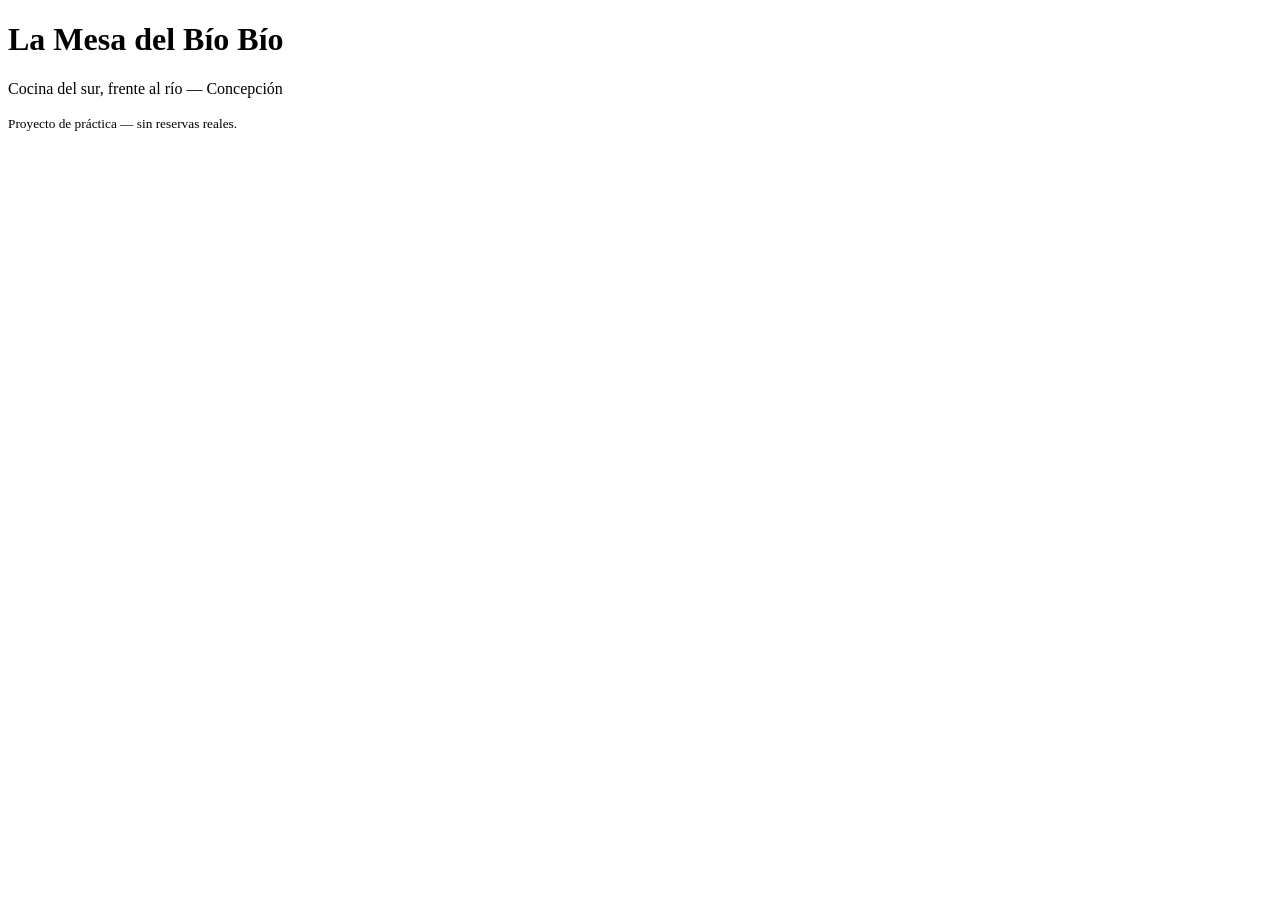
==== index.html @ 49d4f105 "Motor de reglas de negocio con suite de tests y configuración externa" ====
<!DOCTYPE html>
<html lang="es">
<head>
  <meta charset="UTF-8" />
  <meta name="viewport" content="width=device-width, initial-scale=1.0" />
  <title>La Mesa del Bío Bío — Reservas</title>
  <link rel="stylesheet" href="css/styles.css" />
</head>
<body>
  <header>
    <h1>La Mesa del Bío Bío</h1>
    <p>Cocina del sur, frente al río — Concepción</p>
  </header>

  <main>
    <!-- Fase de UI: aquí irá el formulario de reservas -->
  </main>

  <footer>
    <p><small>Proyecto de práctica — sin reservas reales.</small></p>
  </footer>

  <script src="js/fechas.js"></script>
  <script src="js/reglas.js"></script>
  <script src="js/storage.js"></script>
</body>
</html>
---- css/styles.css ----
/* css/styles.css — La Mesa del Bío Bío
   Fase actual: SOLO design tokens. Los estilos de componentes llegan
   con la interfaz.

   Dirección visual: restaurante acogedor y sobrio. Base crema cálida
   (mantel de lino), tinta café espresso en vez de negro puro, terracota
   de greda como acento principal y un verde salvia discreto para los
   estados positivos. Nada de colores eléctricos. */

:root {
  /* --- Color: superficies y texto --- */
  --color-fondo: #faf6ef;        /* crema lino: fondo general */
  --color-superficie: #ffffff;   /* tarjetas y paneles */
  --color-superficie-alt: #f1e9dc; /* paneles secundarios, filas alternas */
  --color-texto: #2b2118;        /* café espresso, casi negro cálido */
  --color-texto-suave: #6f6258;  /* texto secundario, ayudas */
  --color-borde: #ded3c2;        /* líneas y separadores */

  /* --- Color: identidad y semánticos --- */
  --color-acento: #b4552d;       /* terracota greda: acciones, marca */
  --color-acento-hover: #93431f; /* terracota oscurecida para hover */
  --color-exito: #5a7052;        /* salvia: reserva confirmada, test ok */
  --color-error: #9c3b25;        /* rojo teja: rechazos y fallas */
  --color-aviso: #a8852f;        /* ocre: advertencias suaves */

  /* --- Tipografía --- */
  --fuente-titulos: Georgia, 'Times New Roman', serif;
  --fuente-texto: system-ui, 'Segoe UI', sans-serif;
  --texto-base: clamp(1rem, 0.95rem + 0.25vw, 1.125rem);
  --texto-titulo: clamp(1.75rem, 1.2rem + 2.5vw, 3rem);
  --texto-chico: 0.875rem;

  /* --- Espaciado y forma --- */
  --espacio-1: 0.25rem;
  --espacio-2: 0.5rem;
  --espacio-3: 1rem;
  --espacio-4: 1.5rem;
  --espacio-5: 2.5rem;
  --espacio-seccion: clamp(3rem, 2rem + 4vw, 6rem);
  --radio: 6px;
  --radio-grande: 12px;
  --sombra-suave: 0 2px 12px rgba(43, 33, 24, 0.08);

  /* --- Movimiento --- */
  --duracion-rapida: 150ms;
  --duracion-normal: 300ms;
  --curva-salida: cubic-bezier(0.16, 1, 0.3, 1);
}
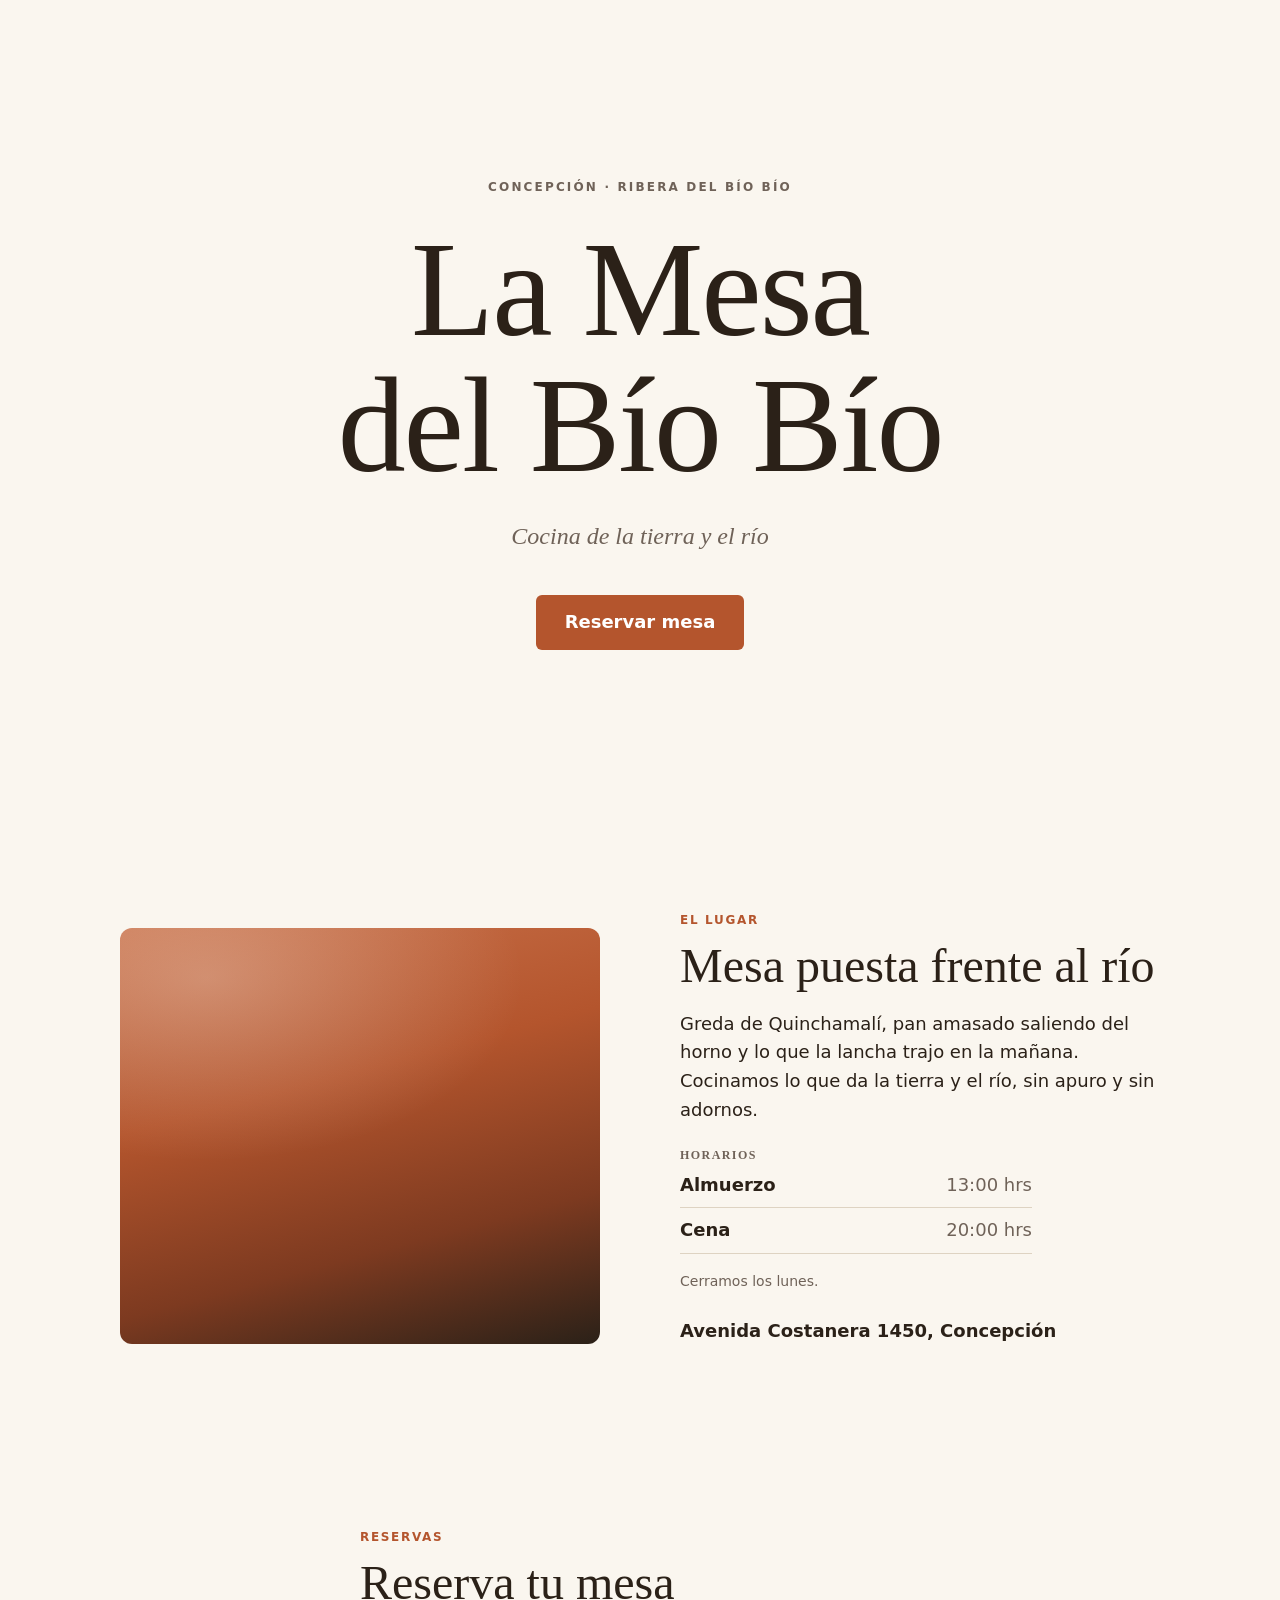
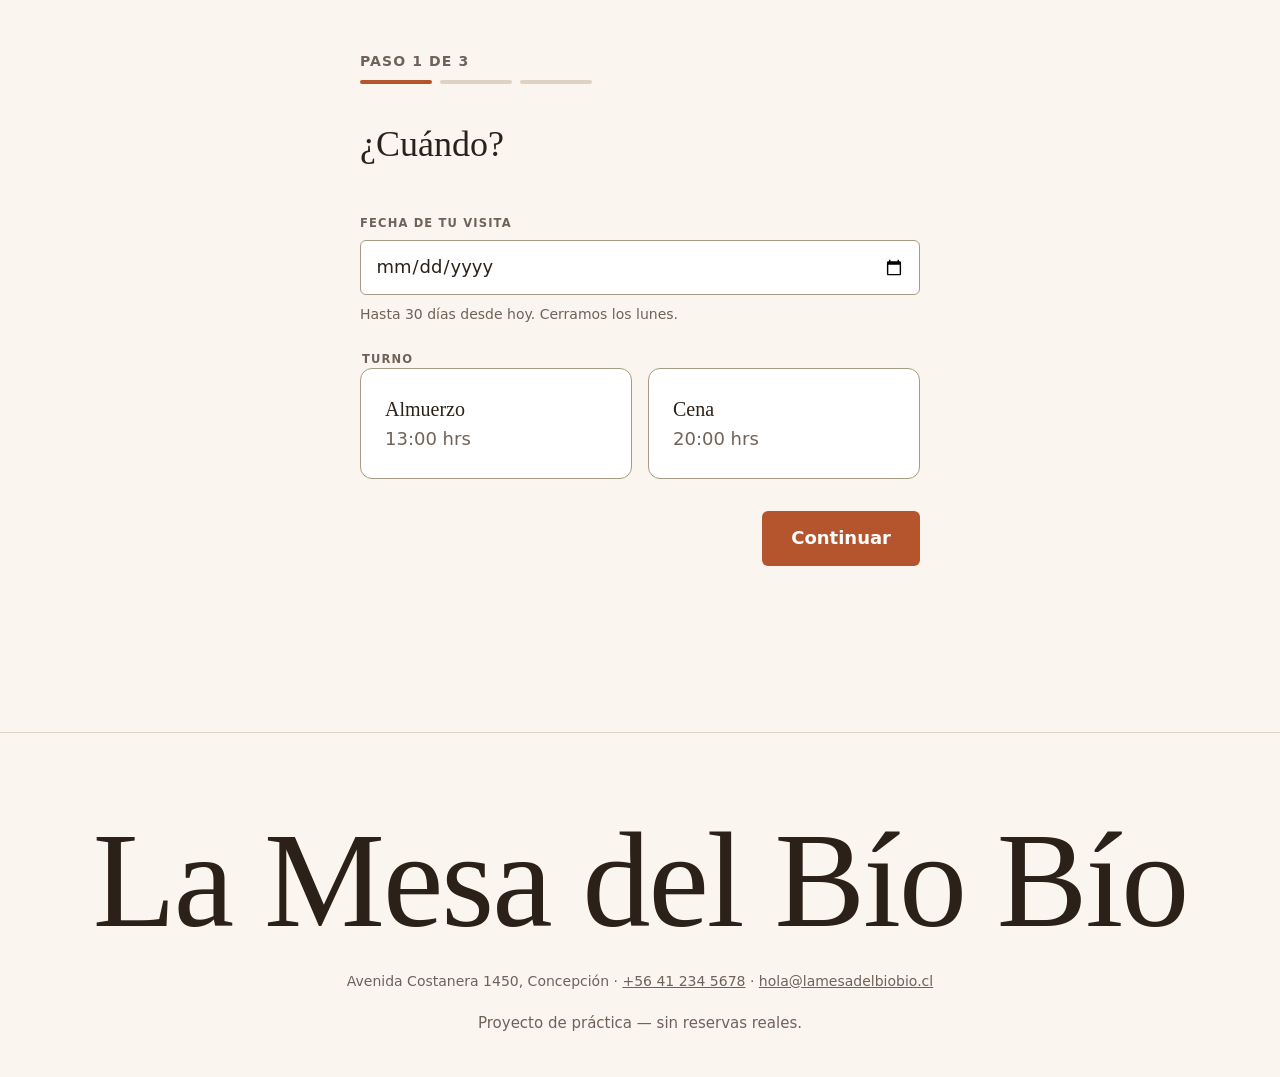
==== commit e18b103b: "Landing narrativa y wizard de reserva en 3 pasos con ticket de confirmación" ====
--- a/index.html
+++ b/index.html
@@ -4,24 +4,75 @@
   <meta charset="UTF-8" />
   <meta name="viewport" content="width=device-width, initial-scale=1.0" />
   <title>La Mesa del Bío Bío — Reservas</title>
+  <meta name="description" content="Cocina de la tierra y el río en Concepción. Reserva tu mesa en línea." />
   <link rel="stylesheet" href="css/styles.css" />
 </head>
 <body>
-  <header>
-    <h1>La Mesa del Bío Bío</h1>
-    <p>Cocina del sur, frente al río — Concepción</p>
+  <header class="hero">
+    <p class="hero-eyebrow">Concepción · Ribera del Bío Bío</p>
+    <h1 class="hero-nombre">La Mesa<br />del Bío&nbsp;Bío</h1>
+    <p class="hero-identidad">Cocina de la tierra y el río</p>
+    <a href="#reservar" class="boton boton--primario hero-cta">Reservar mesa</a>
   </header>
 
   <main>
-    <!-- Fase de UI: aquí irá el formulario de reservas -->
+    <section class="ambiente" aria-labelledby="ambiente-titulo">
+      <!-- Placeholder visual: reemplazar este div por una <img> de interior
+           cálido de restaurante (greda, madera, luz baja) con licencia libre
+           de Unsplash o Pexels. Recordar alt descriptivo, width/height
+           explícitos y loading="lazy" (está bajo el pliegue). -->
+      <div class="ambiente-visual" aria-hidden="true"></div>
+
+      <div class="ambiente-texto">
+        <p class="etiqueta-seccion">El lugar</p>
+        <h2 id="ambiente-titulo">Mesa puesta frente al río</h2>
+        <p>
+          Greda de Quinchamalí, pan amasado saliendo del horno y lo que
+          la lancha trajo en la mañana. Cocinamos lo que da la tierra y
+          el río, sin apuro y sin adornos.
+        </p>
+
+        <h3 class="horarios-titulo">Horarios</h3>
+        <dl id="horarios" class="horarios">
+          <!-- Render desde data/config.json (js/wizard.js) -->
+        </dl>
+        <p id="nota-cierre" class="nota-cierre"></p>
+
+        <p class="direccion">Avenida Costanera 1450, Concepción</p>
+      </div>
+    </section>
+
+    <section id="reservar" class="reservar" aria-labelledby="reservar-titulo">
+      <p class="etiqueta-seccion">Reservas</p>
+      <h2 id="reservar-titulo">Reserva tu mesa</h2>
+
+      <div id="wizard" class="wizard">
+        <noscript>
+          <p>
+            El formulario de reservas necesita JavaScript. También puedes
+            reservar llamando al <a href="tel:+56412345678">+56 41 234 5678</a>.
+          </p>
+        </noscript>
+      </div>
+    </section>
   </main>
 
-  <footer>
-    <p><small>Proyecto de práctica — sin reservas reales.</small></p>
+  <footer class="footer">
+    <p class="footer-nombre">La Mesa del Bío&nbsp;Bío</p>
+    <address class="footer-datos">
+      Avenida Costanera 1450, Concepción ·
+      <a href="tel:+56412345678">+56 41 234 5678</a> ·
+      <a href="mailto:hola@lamesadelbiobio.cl">hola@lamesadelbiobio.cl</a>
+    </address>
+    <p class="footer-nota"><small>Proyecto de práctica — sin reservas reales.</small></p>
   </footer>
 
+  <!-- fechas/reglas/storage son scripts clásicos: exponen funciones globales
+       puras. wizard.js es un módulo ES que las consume; por orden de carga
+       (los clásicos bloquean, el módulo se difiere) siempre las encuentra. -->
   <script src="js/fechas.js"></script>
   <script src="js/reglas.js"></script>
   <script src="js/storage.js"></script>
+  <script type="module" src="js/wizard.js"></script>
 </body>
 </html>
--- a/css/styles.css
+++ b/css/styles.css
@@ -1,11 +1,11 @@
 /* css/styles.css — La Mesa del Bío Bío
-   Fase actual: SOLO design tokens. Los estilos de componentes llegan
-   con la interfaz.
+   Design tokens + componentes de la interfaz (landing narrativa + wizard).
 
    Dirección visual: restaurante acogedor y sobrio. Base crema cálida
    (mantel de lino), tinta café espresso en vez de negro puro, terracota
    de greda como acento principal y un verde salvia discreto para los
-   estados positivos. Nada de colores eléctricos. */
+   estados positivos. Serif solo en títulos y el cierre del footer.
+   Mucho aire: --espacio-seccion manda el ritmo vertical. */
 
 :root {
   /* --- Color: superficies y texto --- */
@@ -14,20 +14,25 @@
   --color-superficie-alt: #f1e9dc; /* paneles secundarios, filas alternas */
   --color-texto: #2b2118;        /* café espresso, casi negro cálido */
   --color-texto-suave: #6f6258;  /* texto secundario, ayudas */
-  --color-borde: #ded3c2;        /* líneas y separadores */
+  --color-borde: #ded3c2;        /* líneas y separadores decorativos */
+  --color-borde-input: #a89a86;  /* bordes de campos: contraste >=3:1 sobre superficie blanca */
 
   /* --- Color: identidad y semánticos --- */
   --color-acento: #b4552d;       /* terracota greda: acciones, marca */
   --color-acento-hover: #93431f; /* terracota oscurecida para hover */
-  --color-exito: #5a7052;        /* salvia: reserva confirmada, test ok */
+  --color-acento-tinte: #f8efe7; /* terracota muy diluida: fondos seleccionados */
+  --color-exito: #5a7052;        /* salvia: reserva confirmada */
   --color-error: #9c3b25;        /* rojo teja: rechazos y fallas */
-  --color-aviso: #a8852f;        /* ocre: advertencias suaves */
+  --color-aviso: #a8852f;        /* ocre: SOLO como fondo de banner (texto espresso encima) */
+  --color-aviso-texto: #8a6c20;  /* ocre oscurecido cuando el aviso es texto sobre claro */
 
   /* --- Tipografía --- */
   --fuente-titulos: Georgia, 'Times New Roman', serif;
   --fuente-texto: system-ui, 'Segoe UI', sans-serif;
+  --fuente-mono: ui-monospace, 'Cascadia Mono', Consolas, 'Courier New', monospace;
   --texto-base: clamp(1rem, 0.95rem + 0.25vw, 1.125rem);
   --texto-titulo: clamp(1.75rem, 1.2rem + 2.5vw, 3rem);
+  --texto-gigante: clamp(3.25rem, 1.5rem + 9vw, 8.5rem);
   --texto-chico: 0.875rem;
 
   /* --- Espaciado y forma --- */
@@ -40,9 +45,781 @@
   --radio: 6px;
   --radio-grande: 12px;
   --sombra-suave: 0 2px 12px rgba(43, 33, 24, 0.08);
+  --ancho-lectura: 38rem;
 
   /* --- Movimiento --- */
   --duracion-rapida: 150ms;
   --duracion-normal: 300ms;
   --curva-salida: cubic-bezier(0.16, 1, 0.3, 1);
 }
+
+/* ============================================================
+   Base
+   ============================================================ */
+
+*,
+*::before,
+*::after {
+  box-sizing: border-box;
+}
+
+html {
+  scroll-behavior: smooth;
+}
+
+body {
+  margin: 0;
+  background: var(--color-fondo);
+  color: var(--color-texto);
+  font-family: var(--fuente-texto);
+  font-size: var(--texto-base);
+  line-height: 1.6;
+}
+
+h1,
+h2,
+h3 {
+  font-family: var(--fuente-titulos);
+  line-height: 1.15;
+  margin: 0 0 var(--espacio-3);
+}
+
+p {
+  margin: 0 0 var(--espacio-3);
+}
+
+a {
+  color: var(--color-acento);
+}
+
+:focus-visible {
+  outline: 3px solid var(--color-acento);
+  outline-offset: 2px;
+}
+
+/* Solo lectores de pantalla */
+.sr-only {
+  position: absolute;
+  width: 1px;
+  height: 1px;
+  padding: 0;
+  margin: -1px;
+  overflow: hidden;
+  clip-path: inset(50%);
+  white-space: nowrap;
+  border: 0;
+}
+
+/* Pequeña etiqueta sobre los títulos de sección */
+.etiqueta-seccion {
+  font-size: 0.75rem;
+  font-weight: 700;
+  text-transform: uppercase;
+  letter-spacing: 0.14em;
+  color: var(--color-acento);
+  margin: 0 0 var(--espacio-2);
+}
+
+/* ============================================================
+   Botones
+   ============================================================ */
+
+.boton {
+  display: inline-flex;
+  align-items: center;
+  justify-content: center;
+  gap: var(--espacio-2);
+  font: inherit;
+  font-weight: 600;
+  text-decoration: none;
+  border-radius: var(--radio);
+  padding: 0.75rem 1.75rem;
+  cursor: pointer;
+  border: 1.5px solid transparent;
+  transition:
+    background-color var(--duracion-rapida) var(--curva-salida),
+    border-color var(--duracion-rapida) var(--curva-salida),
+    transform var(--duracion-rapida) var(--curva-salida);
+}
+
+.boton:active {
+  transform: translateY(1px);
+}
+
+.boton--primario {
+  background: var(--color-acento);
+  color: #ffffff;
+}
+
+.boton--primario:hover {
+  background: var(--color-acento-hover);
+}
+
+.boton--secundario {
+  background: transparent;
+  color: var(--color-texto);
+  border-color: var(--color-borde-input);
+}
+
+.boton--secundario:hover {
+  border-color: var(--color-texto);
+}
+
+/* ============================================================
+   Hero
+   ============================================================ */
+
+.hero {
+  min-height: 92svh;
+  display: grid;
+  place-content: center;
+  justify-items: center;
+  text-align: center;
+  padding: var(--espacio-seccion) var(--espacio-4);
+}
+
+.hero-eyebrow {
+  font-size: 0.75rem;
+  font-weight: 700;
+  text-transform: uppercase;
+  letter-spacing: 0.18em;
+  color: var(--color-texto-suave);
+  margin: 0 0 var(--espacio-4);
+}
+
+.hero-nombre {
+  font-size: var(--texto-gigante);
+  font-weight: 400;
+  letter-spacing: -0.015em;
+  line-height: 1;
+  margin: 0;
+  text-wrap: balance;
+}
+
+.hero-identidad {
+  font-family: var(--fuente-titulos);
+  font-style: italic;
+  font-size: clamp(1.125rem, 1rem + 0.8vw, 1.5rem);
+  color: var(--color-texto-suave);
+  margin: var(--espacio-4) 0 0;
+}
+
+.hero-cta {
+  margin-top: var(--espacio-5);
+}
+
+/* ============================================================
+   Sección ambiente (layout partido editorial)
+   ============================================================ */
+
+.ambiente {
+  max-width: 68rem;
+  margin: 0 auto;
+  padding: var(--espacio-seccion) var(--espacio-4);
+  display: grid;
+  gap: var(--espacio-5);
+}
+
+.ambiente-visual {
+  min-height: 18rem;
+  border-radius: var(--radio-grande);
+  /* Placeholder con la paleta: greda al fuego que se apaga en espresso. */
+  background:
+    radial-gradient(120% 80% at 18% 12%, rgba(250, 246, 239, 0.28), transparent 55%),
+    linear-gradient(165deg, #c9714a 0%, #b4552d 38%, #7d3a20 72%, #2b2118 100%);
+}
+
+.ambiente-texto h2 {
+  font-size: var(--texto-titulo);
+  font-weight: 400;
+}
+
+.horarios-titulo {
+  font-size: 0.75rem;
+  font-weight: 700;
+  text-transform: uppercase;
+  letter-spacing: 0.12em;
+  color: var(--color-texto-suave);
+  margin: var(--espacio-4) 0 var(--espacio-2);
+}
+
+.horarios {
+  margin: 0;
+  display: grid;
+  gap: var(--espacio-2);
+  max-width: 22rem;
+}
+
+.horario-fila {
+  display: flex;
+  justify-content: space-between;
+  gap: var(--espacio-3);
+  border-bottom: 1px solid var(--color-borde);
+  padding-bottom: var(--espacio-2);
+}
+
+.horario-fila dt {
+  font-weight: 600;
+}
+
+.horario-fila dd {
+  margin: 0;
+  color: var(--color-texto-suave);
+  font-variant-numeric: tabular-nums;
+}
+
+.nota-cierre {
+  font-size: var(--texto-chico);
+  color: var(--color-texto-suave);
+  margin-top: var(--espacio-3);
+}
+
+.direccion {
+  margin-top: var(--espacio-4);
+  font-weight: 600;
+}
+
+@media (min-width: 800px) {
+  .ambiente {
+    grid-template-columns: 1fr 1fr;
+    align-items: center;
+    gap: clamp(2.5rem, 2rem + 4vw, 5rem);
+  }
+
+  .ambiente-visual {
+    min-height: 26rem;
+  }
+}
+
+/* ============================================================
+   Sección reservar + wizard
+   ============================================================ */
+
+.reservar {
+  max-width: var(--ancho-lectura);
+  margin: 0 auto;
+  padding: var(--espacio-seccion) var(--espacio-4);
+  scroll-margin-top: var(--espacio-5);
+}
+
+.reservar > h2 {
+  font-size: var(--texto-titulo);
+  font-weight: 400;
+}
+
+.wizard {
+  margin-top: var(--espacio-5);
+}
+
+/* --- Indicador de progreso --- */
+
+.progreso {
+  margin-bottom: var(--espacio-5);
+}
+
+.progreso-texto {
+  font-size: var(--texto-chico);
+  font-weight: 600;
+  text-transform: uppercase;
+  letter-spacing: 0.08em;
+  color: var(--color-texto-suave);
+  margin: 0 0 var(--espacio-2);
+}
+
+.progreso-segmentos {
+  list-style: none;
+  display: flex;
+  gap: var(--espacio-2);
+  margin: 0;
+  padding: 0;
+}
+
+.progreso-segmentos li {
+  height: 4px;
+  flex: 1;
+  max-width: 4.5rem;
+  border-radius: 999px;
+  background: var(--color-borde);
+  transition: background-color var(--duracion-normal) var(--curva-salida);
+}
+
+.progreso-segmentos li.completado {
+  background: var(--color-acento);
+  opacity: 0.45;
+}
+
+.progreso-segmentos li.activo {
+  background: var(--color-acento);
+}
+
+/* --- Pasos --- */
+
+.paso-titulo {
+  font-size: clamp(1.6rem, 1.2rem + 2vw, 2.25rem);
+  font-weight: 400;
+  margin: 0 0 var(--espacio-4);
+}
+
+/* El título recibe foco programático al cambiar de paso; no es
+   interactivo, así que no necesita anillo visual. */
+.paso-titulo:focus {
+  outline: none;
+}
+
+.formulario-paso {
+  display: grid;
+  gap: var(--espacio-4);
+}
+
+.campo {
+  display: grid;
+  gap: var(--espacio-2);
+}
+
+.campo-etiqueta {
+  font-size: 0.72rem;
+  font-weight: 700;
+  text-transform: uppercase;
+  letter-spacing: 0.1em;
+  color: var(--color-texto-suave);
+}
+
+.campo-ayuda {
+  font-size: var(--texto-chico);
+  color: var(--color-texto-suave);
+}
+
+input[type='date'],
+input[type='text'],
+input[type='tel'] {
+  font: inherit;
+  color: var(--color-texto);
+  background: var(--color-superficie);
+  border: 1.5px solid var(--color-borde-input);
+  border-radius: var(--radio);
+  padding: 0.7rem 0.9rem;
+  width: 100%;
+}
+
+input:focus-visible {
+  border-color: var(--color-acento);
+  outline: 3px solid var(--color-acento);
+  outline-offset: 1px;
+}
+
+/* --- Radio cards (turnos) --- */
+
+.radio-cards {
+  display: grid;
+  gap: var(--espacio-3);
+}
+
+@media (min-width: 480px) {
+  .radio-cards {
+    grid-template-columns: 1fr 1fr;
+  }
+}
+
+.radio-card {
+  position: relative;
+  display: block;
+  background: var(--color-superficie);
+  border: 1.5px solid var(--color-borde-input);
+  border-radius: var(--radio-grande);
+  padding: var(--espacio-4);
+  cursor: pointer;
+  transition:
+    border-color var(--duracion-rapida) var(--curva-salida),
+    background-color var(--duracion-rapida) var(--curva-salida),
+    box-shadow var(--duracion-rapida) var(--curva-salida);
+}
+
+.radio-card input {
+  position: absolute;
+  opacity: 0;
+  width: 1px;
+  height: 1px;
+}
+
+.radio-card:hover {
+  border-color: var(--color-acento);
+}
+
+/* Seleccionada: borde + fondo + icono check (nunca solo color). */
+.radio-card:has(input:checked) {
+  border-color: var(--color-acento);
+  box-shadow: inset 0 0 0 1px var(--color-acento);
+  background: var(--color-acento-tinte);
+}
+
+.radio-card:has(input:focus-visible) {
+  outline: 3px solid var(--color-acento);
+  outline-offset: 2px;
+}
+
+.radio-card-titulo {
+  display: block;
+  font-family: var(--fuente-titulos);
+  font-size: 1.25rem;
+}
+
+.radio-card-hora {
+  color: var(--color-texto-suave);
+  font-variant-numeric: tabular-nums;
+}
+
+.radio-card-check {
+  position: absolute;
+  top: var(--espacio-3);
+  right: var(--espacio-3);
+  width: 1.4rem;
+  height: 1.4rem;
+  color: var(--color-acento);
+  opacity: 0;
+  transform: scale(0.6);
+  transition:
+    opacity var(--duracion-rapida) var(--curva-salida),
+    transform var(--duracion-rapida) var(--curva-salida);
+}
+
+.radio-card:has(input:checked) .radio-card-check {
+  opacity: 1;
+  transform: none;
+}
+
+/* --- Stepper de personas --- */
+
+.stepper {
+  display: flex;
+  align-items: center;
+  justify-content: center;
+  gap: var(--espacio-4);
+  padding: var(--espacio-3) 0;
+}
+
+.stepper-btn {
+  width: 3.25rem;
+  height: 3.25rem;
+  border-radius: 50%;
+  border: 1.5px solid var(--color-borde-input);
+  background: var(--color-superficie);
+  color: var(--color-texto);
+  font-size: 1.6rem;
+  line-height: 1;
+  display: grid;
+  place-items: center;
+  cursor: pointer;
+  transition:
+    border-color var(--duracion-rapida) var(--curva-salida),
+    color var(--duracion-rapida) var(--curva-salida);
+}
+
+.stepper-btn:hover:not(:disabled) {
+  border-color: var(--color-acento);
+  color: var(--color-acento);
+}
+
+.stepper-btn:disabled {
+  opacity: 0.35;
+  cursor: not-allowed;
+}
+
+.stepper-valor {
+  min-width: 9rem;
+  display: grid;
+  justify-items: center;
+  text-align: center;
+  font-family: var(--fuente-titulos);
+  font-size: 2.6rem;
+  line-height: 1.1;
+}
+
+.stepper-unidad {
+  font-family: var(--fuente-texto);
+  font-size: 0.72rem;
+  font-weight: 700;
+  text-transform: uppercase;
+  letter-spacing: 0.12em;
+  color: var(--color-texto-suave);
+}
+
+/* --- Banners de error / aviso (siempre icono + texto) --- */
+
+.banner {
+  display: flex;
+  flex-wrap: wrap;
+  align-items: flex-start;
+  gap: var(--espacio-3);
+  padding: var(--espacio-3) var(--espacio-4);
+  border-radius: var(--radio);
+}
+
+.banner p {
+  margin: 0;
+  flex: 1 1 14rem;
+}
+
+.banner-icono {
+  width: 1.35rem;
+  height: 1.35rem;
+  flex: none;
+  margin-top: 0.15rem;
+}
+
+.banner--error {
+  background: #f6e8e2;
+  border-left: 4px solid var(--color-error);
+}
+
+.banner--error .banner-icono {
+  color: var(--color-error);
+}
+
+/* Aviso: ocre como FONDO lleva texto espresso encima (ajuste aprobado). */
+.banner--aviso {
+  background: var(--color-aviso);
+  color: var(--color-texto);
+  border-left: 4px solid var(--color-aviso-texto);
+}
+
+.banner-accion {
+  font: inherit;
+  font-size: var(--texto-chico);
+  font-weight: 600;
+  color: inherit;
+  background: transparent;
+  border: 1.5px solid currentColor;
+  border-radius: var(--radio);
+  padding: 0.35rem 0.9rem;
+  cursor: pointer;
+}
+
+.banner-accion:hover {
+  background: rgba(43, 33, 24, 0.08);
+}
+
+/* --- Resumen del paso 3 --- */
+
+.resumen {
+  margin: 0;
+  display: grid;
+  gap: var(--espacio-2);
+  background: var(--color-superficie);
+  border: 1px solid var(--color-borde);
+  border-radius: var(--radio-grande);
+  padding: var(--espacio-4);
+}
+
+.resumen-fila {
+  display: flex;
+  align-items: baseline;
+  gap: var(--espacio-3);
+}
+
+.resumen-fila dt {
+  flex: 0 0 5.5rem;
+  font-size: 0.72rem;
+  font-weight: 700;
+  text-transform: uppercase;
+  letter-spacing: 0.1em;
+  color: var(--color-texto-suave);
+}
+
+.resumen-fila dd {
+  margin: 0;
+  flex: 1;
+}
+
+.boton-editar {
+  font: inherit;
+  font-size: var(--texto-chico);
+  color: var(--color-acento);
+  background: none;
+  border: none;
+  text-decoration: underline;
+  cursor: pointer;
+  padding: var(--espacio-1);
+}
+
+.boton-editar:hover {
+  color: var(--color-acento-hover);
+}
+
+/* --- Botonera Atrás / Continuar --- */
+
+.botonera {
+  display: flex;
+  justify-content: space-between;
+  gap: var(--espacio-3);
+  margin-top: var(--espacio-2);
+}
+
+.botonera--final {
+  justify-content: flex-end;
+}
+
+/* ============================================================
+   Ticket de confirmación
+   ============================================================ */
+
+.ticket {
+  max-width: 26rem;
+  margin: var(--espacio-4) auto 0;
+  /* drop-shadow (y no box-shadow) para que la sombra siga la silueta
+     dentada del borde superior, no el rectángulo de la caja. */
+  filter: drop-shadow(0 2px 12px rgba(43, 33, 24, 0.14));
+}
+
+/* Borde superior dentado: una franja donde cada "diente" es un triángulo
+   pintado con conic-gradient (apex arriba al centro, abanico de 90° hacia
+   abajo) repetido en horizontal. Ver explicación en el README del paso. */
+.ticket::before {
+  content: '';
+  display: block;
+  height: 10px;
+  background: conic-gradient(
+      from 135deg at 50% 0,
+      var(--color-superficie) 90deg,
+      transparent 0
+    )
+    0 0 / 20px 10px repeat-x;
+}
+
+.ticket-cuerpo {
+  background: var(--color-superficie);
+  border-radius: 0 0 var(--radio-grande) var(--radio-grande);
+  padding: var(--espacio-5) var(--espacio-4);
+  text-align: center;
+}
+
+.ticket-titulo {
+  display: flex;
+  align-items: center;
+  justify-content: center;
+  gap: var(--espacio-2);
+  font-size: 1.4rem;
+  font-weight: 400;
+  color: var(--color-exito);
+  margin: 0 0 var(--espacio-4);
+}
+
+.ticket-titulo:focus {
+  outline: none;
+}
+
+.ticket-icono {
+  width: 1.5rem;
+  height: 1.5rem;
+  flex: none;
+  color: var(--color-exito);
+}
+
+.ticket-codigo-etiqueta {
+  display: block;
+  font-size: 0.72rem;
+  font-weight: 700;
+  text-transform: uppercase;
+  letter-spacing: 0.12em;
+  color: var(--color-texto-suave);
+}
+
+.ticket-codigo {
+  font-family: var(--fuente-mono);
+  font-size: 2rem;
+  letter-spacing: 0.18em;
+  margin: var(--espacio-1) 0 0;
+}
+
+.ticket-separador {
+  border: none;
+  border-top: 1.5px dashed var(--color-borde);
+  margin: var(--espacio-4) 0;
+}
+
+.ticket-datos {
+  margin: 0;
+  display: grid;
+  gap: var(--espacio-2);
+  font-family: var(--fuente-mono);
+  font-size: 0.95rem;
+  text-align: left;
+}
+
+.ticket-datos > div {
+  display: flex;
+  justify-content: space-between;
+  gap: var(--espacio-3);
+}
+
+.ticket-datos dt {
+  color: var(--color-texto-suave);
+}
+
+.ticket-datos dd {
+  margin: 0;
+  text-align: right;
+}
+
+.ticket-nota {
+  font-size: var(--texto-chico);
+  color: var(--color-texto-suave);
+  margin: var(--espacio-3) 0 0;
+}
+
+.ticket .boton {
+  width: 100%;
+  margin-top: var(--espacio-4);
+}
+
+/* ============================================================
+   Footer editorial
+   ============================================================ */
+
+.footer {
+  margin-top: var(--espacio-seccion);
+  padding: var(--espacio-seccion) var(--espacio-4) var(--espacio-5);
+  border-top: 1px solid var(--color-borde);
+  text-align: center;
+}
+
+.footer-nombre {
+  font-family: var(--fuente-titulos);
+  font-size: var(--texto-gigante);
+  font-weight: 400;
+  letter-spacing: -0.015em;
+  line-height: 0.95;
+  margin: 0 0 var(--espacio-4);
+  text-wrap: balance;
+}
+
+.footer-datos {
+  font-style: normal;
+  font-size: var(--texto-chico);
+  color: var(--color-texto-suave);
+}
+
+.footer-datos a {
+  color: inherit;
+}
+
+.footer-nota {
+  margin: var(--espacio-3) 0 0;
+  color: var(--color-texto-suave);
+}
+
+/* ============================================================
+   Movimiento reducido
+   ============================================================ */
+
+@media (prefers-reduced-motion: reduce) {
+  html {
+    scroll-behavior: auto;
+  }
+
+  *,
+  *::before,
+  *::after {
+    transition-duration: 0.01ms !important;
+    animation-duration: 0.01ms !important;
+  }
+}
